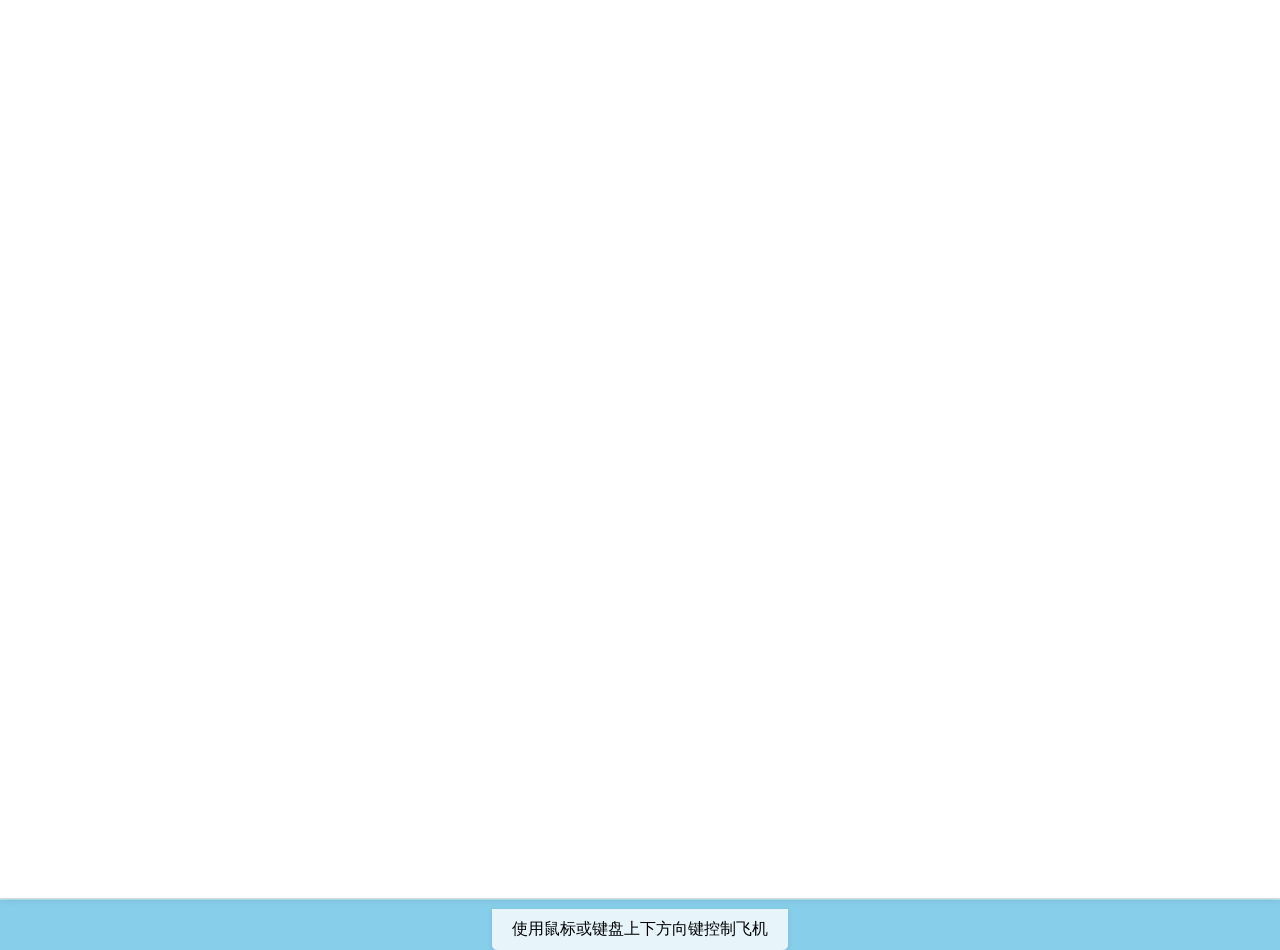
==== game.html @ a0dc7271 "Initial commit: Wobbly Wings game" ====
<!DOCTYPE html>
<html lang="zh-CN">
<head>
    <meta charset="UTF-8">
    <meta name="viewport" content="width=device-width, initial-scale=1.0">
    <title>折纸飞机游戏 - 游戏中</title>
    <link rel="stylesheet" href="css/style.css">
</head>
<body>
    <div class="game-container">
        <div class="game-header">
            <div class="score">得分: <span id="score">0</span></div>
            <div class="time">时间: <span id="time">0</span>s</div>
        </div>
        <canvas id="gameCanvas" width="800" height="600"></canvas>
        <div class="game-controls">
            <p>使用鼠标或键盘上下方向键控制飞机</p>
        </div>
    </div>
    <script src="js/game-engine.js"></script>
    <script src="js/particle.js"></script>
    <script src="js/paper-plane.js"></script>
    <script src="js/enemy.js"></script>
    <script src="js/enemies/straight.js"></script>
    <script src="js/enemies/tracker.js"></script>
    <script src="js/collision.js"></script>
    <script src="js/game-state.js"></script>
    <script src="js/main.js"></script>
</body>
</html>
---- css/style.css ----
/* 全局样式 */
* {
    margin: 0;
    padding: 0;
    box-sizing: border-box;
}

body {
    font-family: Arial, Helvetica, sans-serif;
    background-color: #87CEEB;
    overflow: hidden;
}

.game-container {
    width: 100vw;
    height: 100vh;
    display: flex;
    flex-direction: column;
    align-items: center;
    justify-content: center;
    position: relative;
    background: linear-gradient(to bottom, #87CEEB, #B0E0E6);
}

/* 主菜单样式 */
.main-menu {
    text-align: center;
    background-color: white;
    padding: 40px;
    border-radius: 10px;
    box-shadow: 0 5px 15px rgba(0,0,0,0.1);
    position: relative;
    transform: rotate(-1deg);
}

.main-menu::before {
    content: '';
    position: absolute;
    top: 0;
    left: 0;
    right: 0;
    height: 10px;
    background: linear-gradient(45deg, transparent 33.333%, #87CEEB 33.333%, #87CEEB 66.667%, transparent 66.667%);
    background-size: 20px 100%;
}

.game-title {
    font-size: 3rem;
    color: #333;
    margin-bottom: 30px;
    text-shadow: 2px 2px 4px rgba(0,0,0,0.1);
    transform: rotate(1deg);
}

.paper-decoration {
    width: 100px;
    height: 100px;
    margin: 20px auto;
    position: relative;
    transform: rotate(5deg);
}

.paper-decoration::before {
    content: '';
    position: absolute;
    top: 0;
    left: 0;
    width: 100%;
    height: 100%;
    background: white;
    transform: rotate(-10deg);
    box-shadow: 0 2px 5px rgba(0,0,0,0.1);
}

.start-button {
    background-color: #FF6B6B;
    color: white;
    border: none;
    padding: 15px 30px;
    font-size: 1.2rem;
    border-radius: 5px;
    cursor: pointer;
    margin: 20px 0;
    transform: rotate(-1deg);
    transition: all 0.3s ease;
    box-shadow: 0 3px 0 #E55555;
}

.start-button:hover {
    transform: rotate(0deg) translateY(-2px);
    box-shadow: 0 5px 0 #E55555;
}

.start-button:active {
    transform: rotate(0deg) translateY(3px);
    box-shadow: 0 0 0 #E55555;
}

.game-rules {
    margin-top: 30px;
    text-align: left;
    background-color: #F8F9FA;
    padding: 20px;
    border-radius: 5px;
    transform: rotate(1deg);
}

.game-rules h2 {
    margin-bottom: 10px;
    color: #333;
}

.game-rules p {
    margin: 5px 0;
    color: #666;
}

/* 游戏界面样式 */
.game-header {
    display: flex;
    justify-content: space-between;
    width: 800px;
    background-color: rgba(255,255,255,0.8);
    padding: 10px 20px;
    border-radius: 5px 5px 0 0;
    box-shadow: 0 -2px 5px rgba(0,0,0,0.1);
}

.score, .time {
    font-size: 1.2rem;
    font-weight: bold;
    color: #333;
}

#gameCanvas {
    background-color: white;
    border: 1px solid #ddd;
    box-shadow: 0 0 10px rgba(0,0,0,0.1);
}

.game-controls {
    margin-top: 10px;
    background-color: rgba(255,255,255,0.8);
    padding: 10px 20px;
    border-radius: 0 0 5px 5px;
    box-shadow: 0 2px 5px rgba(0,0,0,0.1);
}

/* 游戏结束页面样式 */
.game-over {
    text-align: center;
    background-color: white;
    padding: 40px;
    border-radius: 10px;
    box-shadow: 0 5px 15px rgba(0,0,0,0.1);
    transform: rotate(-1deg);
}

.game-over h1 {
    font-size: 2.5rem;
    color: #FF6B6B;
    margin-bottom: 30px;
}

.final-score {
    margin: 20px 0;
    font-size: 1.5rem;
}

.final-score p {
    margin: 10px 0;
    color: #333;
}

.restart-button, .menu-button {
    background-color: #4ECDC4;
    color: white;
    border: none;
    padding: 15px 30px;
    font-size: 1.1rem;
    border-radius: 5px;
    cursor: pointer;
    margin: 10px;
    transition: all 0.3s ease;
    box-shadow: 0 3px 0 #45B7AA;
}

.restart-button:hover, .menu-button:hover {
    transform: translateY(-2px);
    box-shadow: 0 5px 0 #45B7AA;
}

.restart-button:active, .menu-button:active {
    transform: translateY(3px);
    box-shadow: 0 0 0 #45B7AA;
}

.menu-button {
    background-color: #96CEB4;
    box-shadow: 0 3px 0 #7FB069;
}

.menu-button:hover {
    box-shadow: 0 5px 0 #7FB069;
}

.menu-button:active {
    box-shadow: 0 0 0 #7FB069;
}

/* 响应式设计 */
@media (max-width: 850px) {
    .game-header {
        width: 90vw;
    }
    
    #gameCanvas {
        width: 90vw;
        height: 70vh;
    }
    
    .game-title {
        font-size: 2.5rem;
    }
    
    .main-menu, .game-over {
        width: 90vw;
        padding: 30px;
    }
}

@media (max-width: 480px) {
    .game-title {
        font-size: 2rem;
    }
    
    .start-button, .restart-button, .menu-button {
        padding: 12px 24px;
        font-size: 1rem;
    }
    
    .game-rules {
        padding: 15px;
    }
    
    .game-rules h2 {
        font-size: 1.2rem;
    }
    
    .final-score {
        font-size: 1.2rem;
    }
}
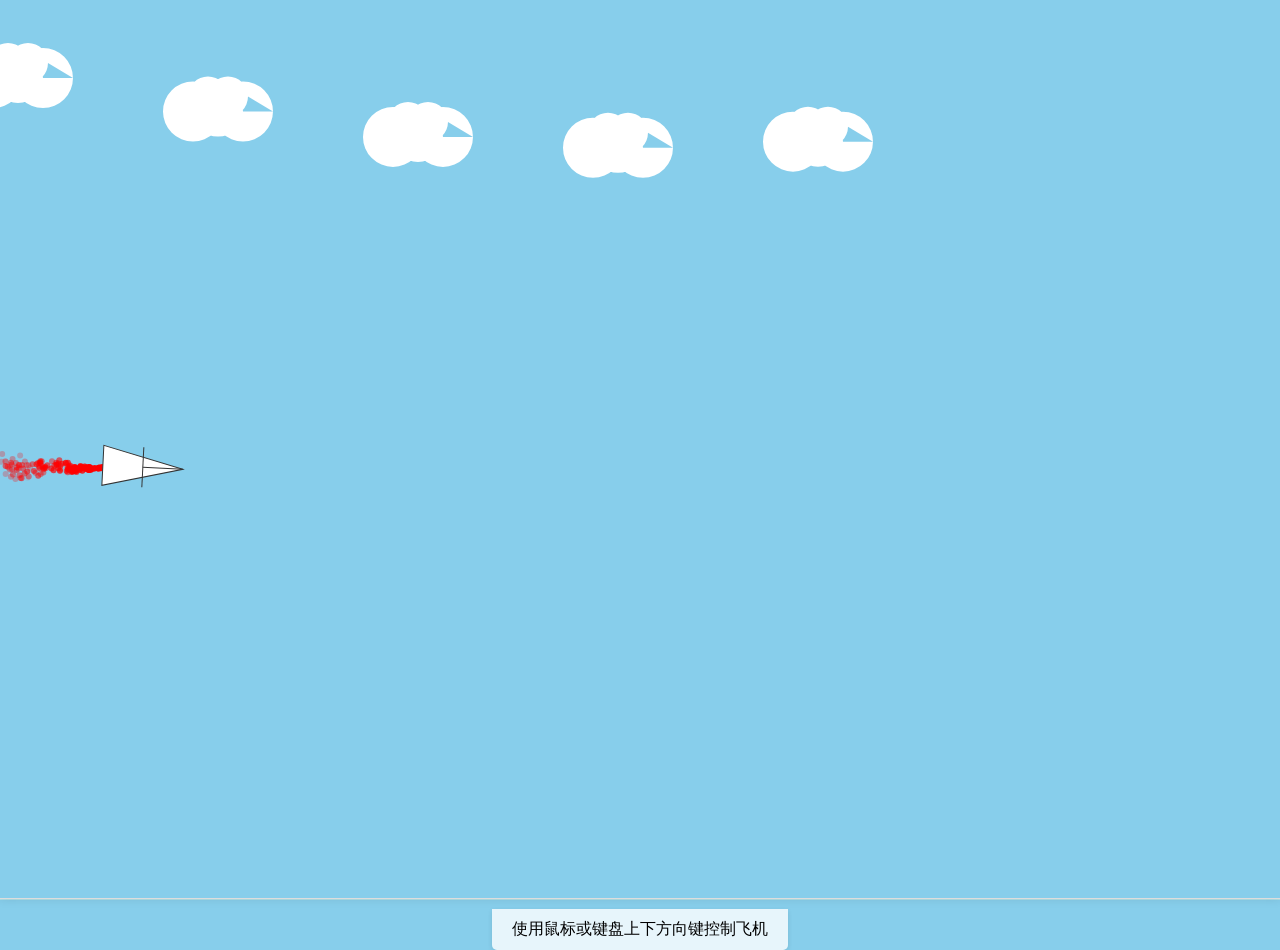
==== commit c7b97c2f: "Update game name to 不敢停下" ====
--- a/game.html
+++ b/game.html
@@ -3,7 +3,7 @@
 <head>
     <meta charset="UTF-8">
     <meta name="viewport" content="width=device-width, initial-scale=1.0">
-    <title>折纸飞机游戏 - 游戏中</title>
+    <title>不敢停下 - 游戏中</title>
     <link rel="stylesheet" href="css/style.css">
 </head>
 <body>
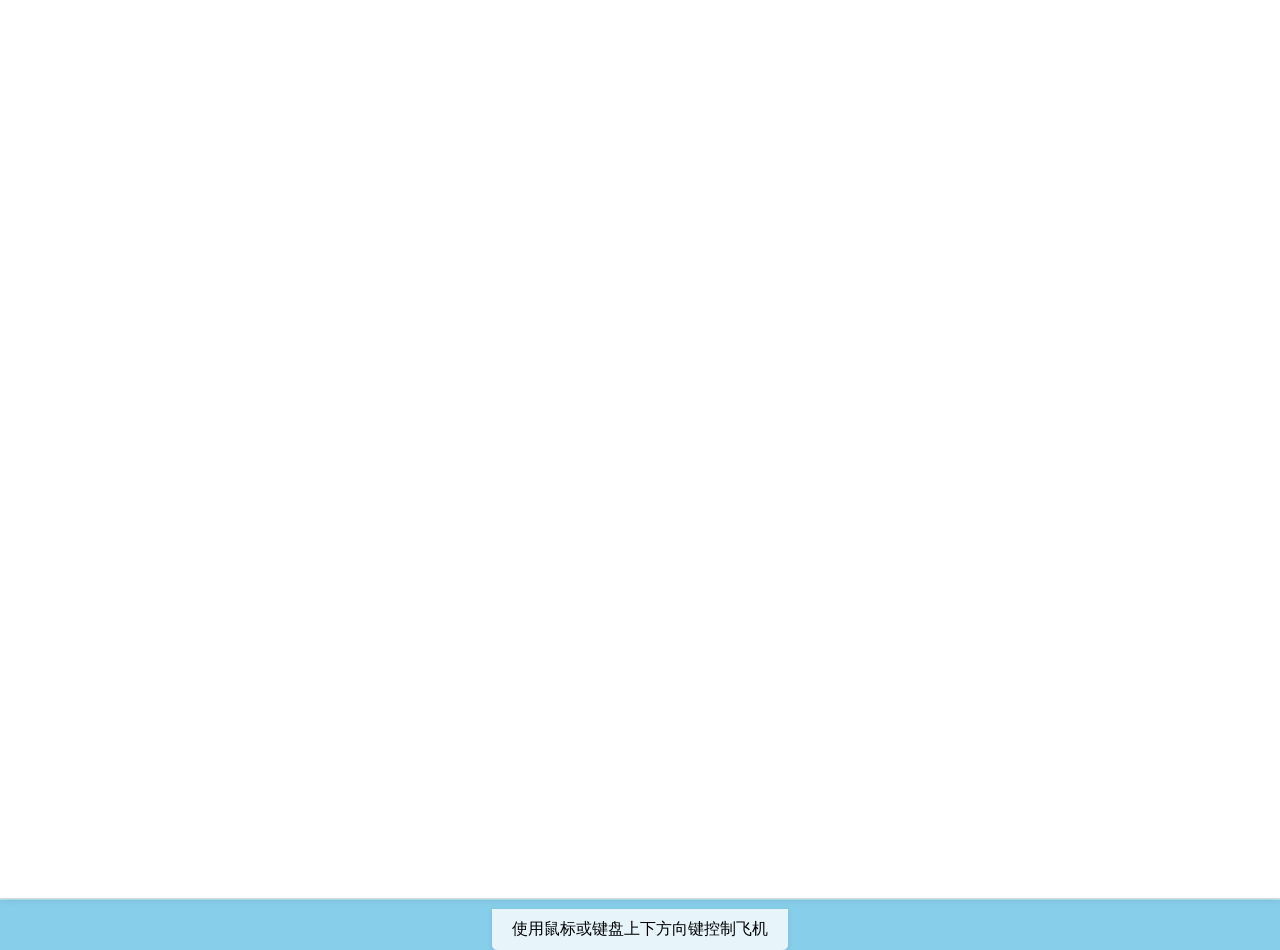
==== commit 3829f2e7: "Add new enemy types and day-night cycle" ====
--- a/game.html
+++ b/game.html
@@ -23,6 +23,8 @@
     <script src="js/enemy.js"></script>
     <script src="js/enemies/straight.js"></script>
     <script src="js/enemies/tracker.js"></script>
+    <script src="js/enemies/giant.js"></script>
+    <script src="js/enemies/left-to-right.js"></script>
     <script src="js/collision.js"></script>
     <script src="js/game-state.js"></script>
     <script src="js/main.js"></script>
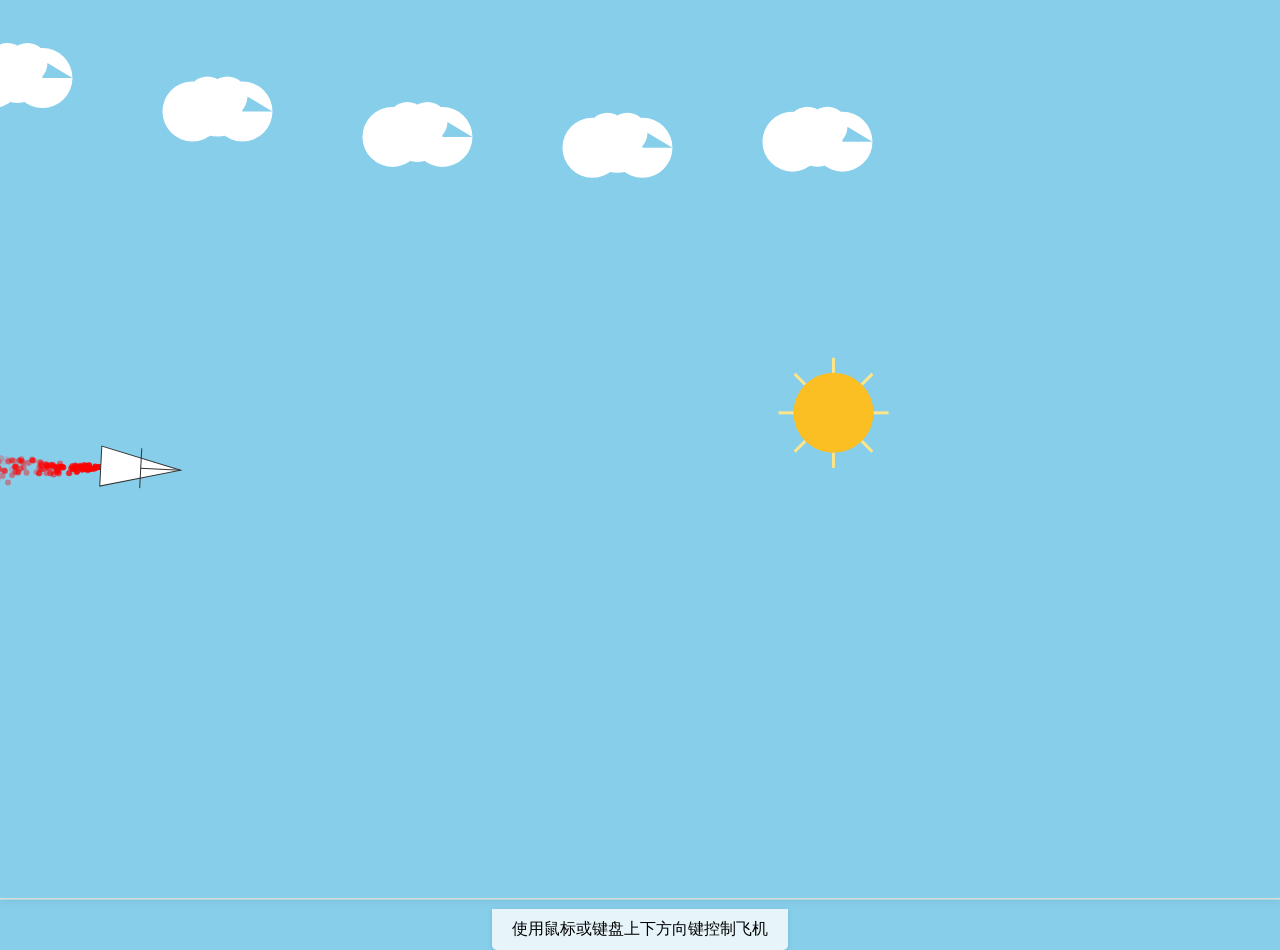
==== commit b0b13e92: "Add clock, sun/moon, and improved day-night cycle" ====
--- a/game.html
+++ b/game.html
@@ -11,6 +11,7 @@
         <div class="game-header">
             <div class="score">得分: <span id="score">0</span></div>
             <div class="time">时间: <span id="time">0</span>s</div>
+            <div class="clock">时钟: <span id="clock">08:00</span></div>
         </div>
         <canvas id="gameCanvas" width="800" height="600"></canvas>
         <div class="game-controls">
--- a/css/style.css
+++ b/css/style.css
@@ -126,7 +126,7 @@
     box-shadow: 0 -2px 5px rgba(0,0,0,0.1);
 }
 
-.score, .time {
+.score, .time, .clock {
     font-size: 1.2rem;
     font-weight: bold;
     color: #333;
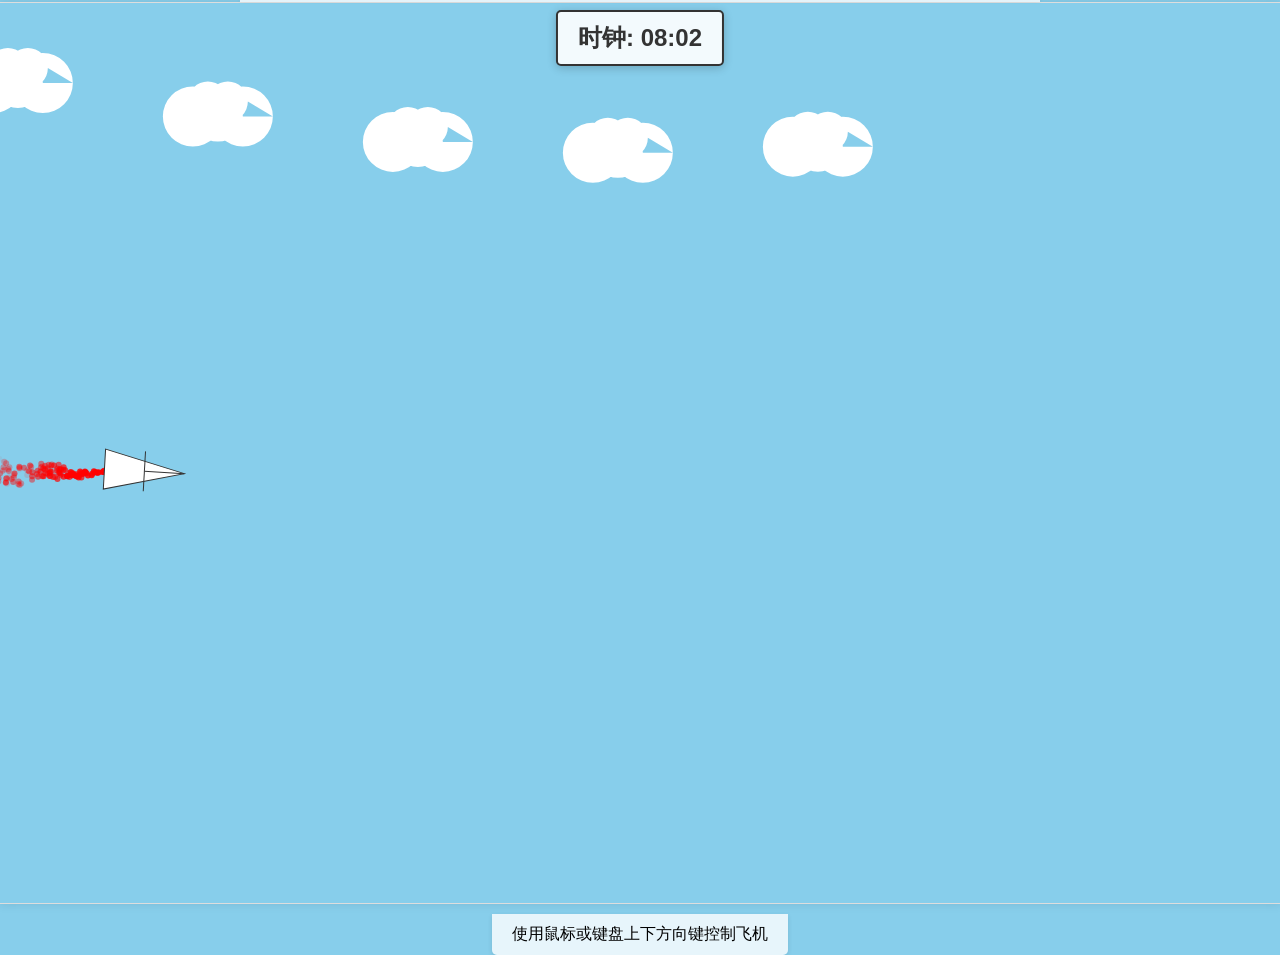
==== commit 00d4d4f0: "Move clock to top center of screen" ====
--- a/game.html
+++ b/game.html
@@ -7,11 +7,13 @@
     <link rel="stylesheet" href="css/style.css">
 </head>
 <body>
+    <div class="clock-container">
+        <div class="clock">时钟: <span id="clock">08:00</span></div>
+    </div>
     <div class="game-container">
         <div class="game-header">
             <div class="score">得分: <span id="score">0</span></div>
             <div class="time">时间: <span id="time">0</span>s</div>
-            <div class="clock">时钟: <span id="clock">08:00</span></div>
         </div>
         <canvas id="gameCanvas" width="800" height="600"></canvas>
         <div class="game-controls">
--- a/css/style.css
+++ b/css/style.css
@@ -9,6 +9,26 @@
     font-family: Arial, Helvetica, sans-serif;
     background-color: #87CEEB;
     overflow: hidden;
+}
+
+.clock-container {
+    position: fixed;
+    top: 10px;
+    left: 50%;
+    transform: translateX(-50%);
+    z-index: 1000;
+    text-align: center;
+}
+
+.clock-container .clock {
+    background-color: rgba(255, 255, 255, 0.9);
+    border: 2px solid #333;
+    font-size: 1.5rem;
+    font-weight: bold;
+    color: #333;
+    padding: 10px 20px;
+    border-radius: 5px;
+    box-shadow: 0 2px 10px rgba(0,0,0,0.2);
 }
 
 .game-container {
@@ -20,6 +40,7 @@
     justify-content: center;
     position: relative;
     background: linear-gradient(to bottom, #87CEEB, #B0E0E6);
+    z-index: 1;
 }
 
 /* 主菜单样式 */
@@ -31,6 +52,7 @@
     box-shadow: 0 5px 15px rgba(0,0,0,0.1);
     position: relative;
     transform: rotate(-1deg);
+    z-index: 2;
 }
 
 .main-menu::before {
@@ -124,12 +146,16 @@
     padding: 10px 20px;
     border-radius: 5px 5px 0 0;
     box-shadow: 0 -2px 5px rgba(0,0,0,0.1);
-}
-
-.score, .time, .clock {
+    position: relative;
+    z-index: 3;
+}
+
+.score, .time {
     font-size: 1.2rem;
     font-weight: bold;
     color: #333;
+    padding: 5px 10px;
+    border-radius: 3px;
 }
 
 #gameCanvas {
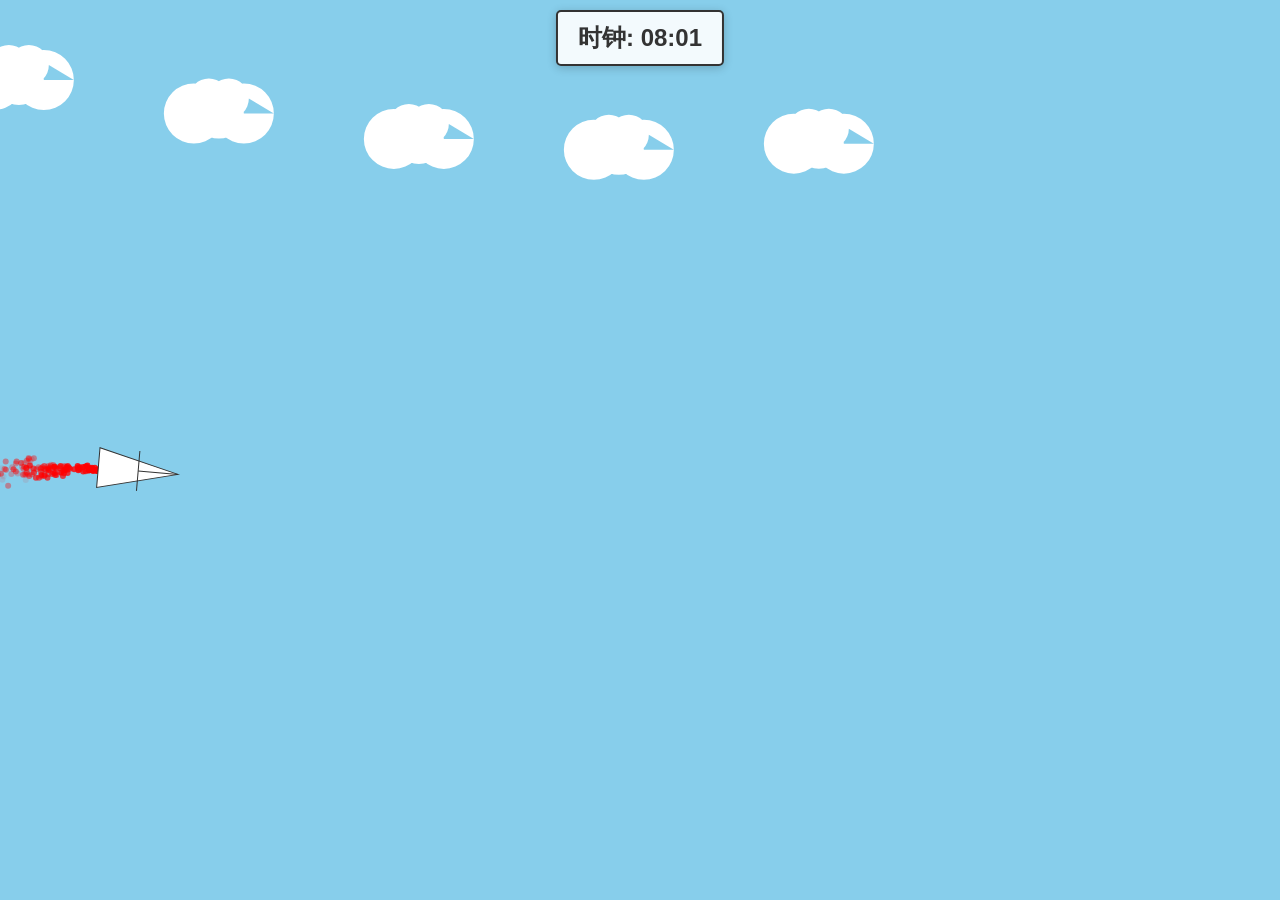
==== commit 19e8f8f7: "Remove score/time display and operation instructions, make game window full screen" ====
--- a/game.html
+++ b/game.html
@@ -11,14 +11,7 @@
         <div class="clock">时钟: <span id="clock">08:00</span></div>
     </div>
     <div class="game-container">
-        <div class="game-header">
-            <div class="score">得分: <span id="score">0</span></div>
-            <div class="time">时间: <span id="time">0</span>s</div>
-        </div>
-        <canvas id="gameCanvas" width="800" height="600"></canvas>
-        <div class="game-controls">
-            <p>使用鼠标或键盘上下方向键控制飞机</p>
-        </div>
+        <canvas id="gameCanvas"></canvas>
     </div>
     <script src="js/game-engine.js"></script>
     <script src="js/particle.js"></script>
--- a/css/style.css
+++ b/css/style.css
@@ -34,10 +34,6 @@
 .game-container {
     width: 100vw;
     height: 100vh;
-    display: flex;
-    flex-direction: column;
-    align-items: center;
-    justify-content: center;
     position: relative;
     background: linear-gradient(to bottom, #87CEEB, #B0E0E6);
     z-index: 1;
@@ -137,39 +133,10 @@
     color: #666;
 }
 
-/* 游戏界面样式 */
-.game-header {
-    display: flex;
-    justify-content: space-between;
-    width: 800px;
-    background-color: rgba(255,255,255,0.8);
-    padding: 10px 20px;
-    border-radius: 5px 5px 0 0;
-    box-shadow: 0 -2px 5px rgba(0,0,0,0.1);
-    position: relative;
-    z-index: 3;
-}
-
-.score, .time {
-    font-size: 1.2rem;
-    font-weight: bold;
-    color: #333;
-    padding: 5px 10px;
-    border-radius: 3px;
-}
-
 #gameCanvas {
-    background-color: white;
-    border: 1px solid #ddd;
-    box-shadow: 0 0 10px rgba(0,0,0,0.1);
-}
-
-.game-controls {
-    margin-top: 10px;
-    background-color: rgba(255,255,255,0.8);
-    padding: 10px 20px;
-    border-radius: 0 0 5px 5px;
-    box-shadow: 0 2px 5px rgba(0,0,0,0.1);
+    width: 100%;
+    height: 100%;
+    display: block;
 }
 
 /* 游戏结束页面样式 */
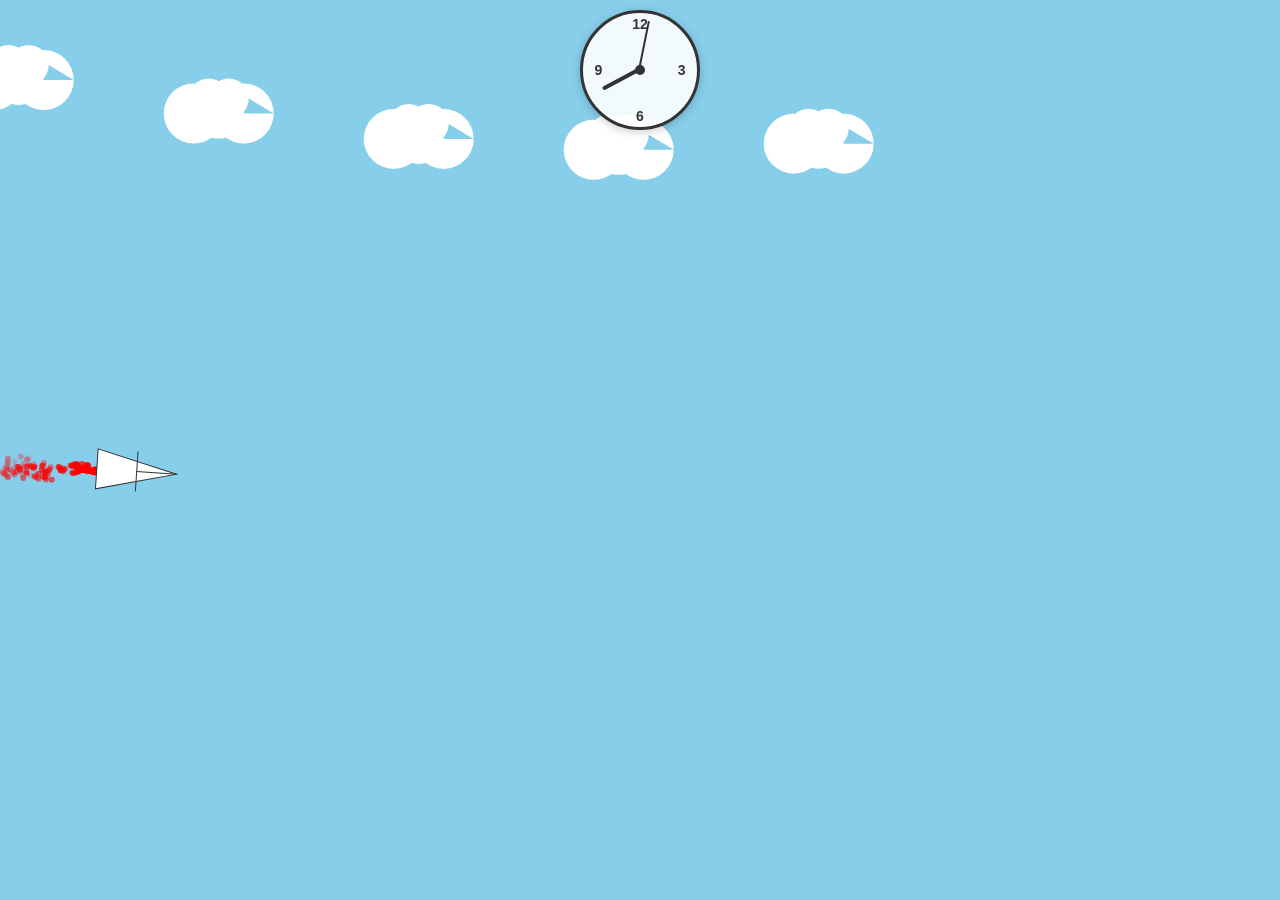
==== commit 4c82decc: "Replace digital clock with analog clock" ====
--- a/game.html
+++ b/game.html
@@ -8,7 +8,19 @@
 </head>
 <body>
     <div class="clock-container">
-        <div class="clock">时钟: <span id="clock">08:00</span></div>
+        <div class="analog-clock">
+            <div class="clock-face">
+                <div class="hour-hand" id="hourHand"></div>
+                <div class="minute-hand" id="minuteHand"></div>
+                <div class="center-dot"></div>
+                <div class="clock-numbers">
+                    <div class="number">12</div>
+                    <div class="number">3</div>
+                    <div class="number">6</div>
+                    <div class="number">9</div>
+                </div>
+            </div>
+        </div>
     </div>
     <div class="game-container">
         <canvas id="gameCanvas"></canvas>
--- a/css/style.css
+++ b/css/style.css
@@ -20,15 +20,91 @@
     text-align: center;
 }
 
-.clock-container .clock {
+.analog-clock {
+    width: 120px;
+    height: 120px;
+}
+
+.clock-face {
+    width: 100%;
+    height: 100%;
     background-color: rgba(255, 255, 255, 0.9);
-    border: 2px solid #333;
-    font-size: 1.5rem;
+    border: 3px solid #333;
+    border-radius: 50%;
+    position: relative;
+    box-shadow: 0 2px 10px rgba(0,0,0,0.2);
+}
+
+.hour-hand, .minute-hand {
+    position: absolute;
+    background-color: #333;
+    transform-origin: bottom center;
+    left: 50%;
+    bottom: 50%;
+    border-radius: 4px;
+}
+
+.hour-hand {
+    width: 4px;
+    height: 40px;
+    margin-left: -2px;
+    z-index: 2;
+}
+
+.minute-hand {
+    width: 2px;
+    height: 50px;
+    margin-left: -1px;
+    z-index: 1;
+}
+
+.center-dot {
+    position: absolute;
+    width: 10px;
+    height: 10px;
+    background-color: #333;
+    border-radius: 50%;
+    top: 50%;
+    left: 50%;
+    transform: translate(-50%, -50%);
+    z-index: 3;
+}
+
+.clock-numbers {
+    position: absolute;
+    width: 100%;
+    height: 100%;
+    font-size: 14px;
     font-weight: bold;
     color: #333;
-    padding: 10px 20px;
-    border-radius: 5px;
-    box-shadow: 0 2px 10px rgba(0,0,0,0.2);
+}
+
+.number {
+    position: absolute;
+    transform: translate(-50%, -50%);
+}
+
+.number:nth-child(1) {
+    top: 10%;
+    left: 50%;
+}
+
+.number:nth-child(2) {
+    top: 50%;
+    right: 10%;
+    transform: translateY(-50%);
+}
+
+.number:nth-child(3) {
+    bottom: 10%;
+    left: 50%;
+    transform: translate(-50%, 50%);
+}
+
+.number:nth-child(4) {
+    top: 50%;
+    left: 10%;
+    transform: translateY(-50%);
 }
 
 .game-container {
@@ -46,9 +122,13 @@
     padding: 40px;
     border-radius: 10px;
     box-shadow: 0 5px 15px rgba(0,0,0,0.1);
-    position: relative;
-    transform: rotate(-1deg);
+    position: absolute;
+    top: 50%;
+    left: 50%;
+    transform: translate(-50%, -50%) rotate(-1deg);
     z-index: 2;
+    width: 500px;
+    max-width: 90vw;
 }
 
 .main-menu::before {
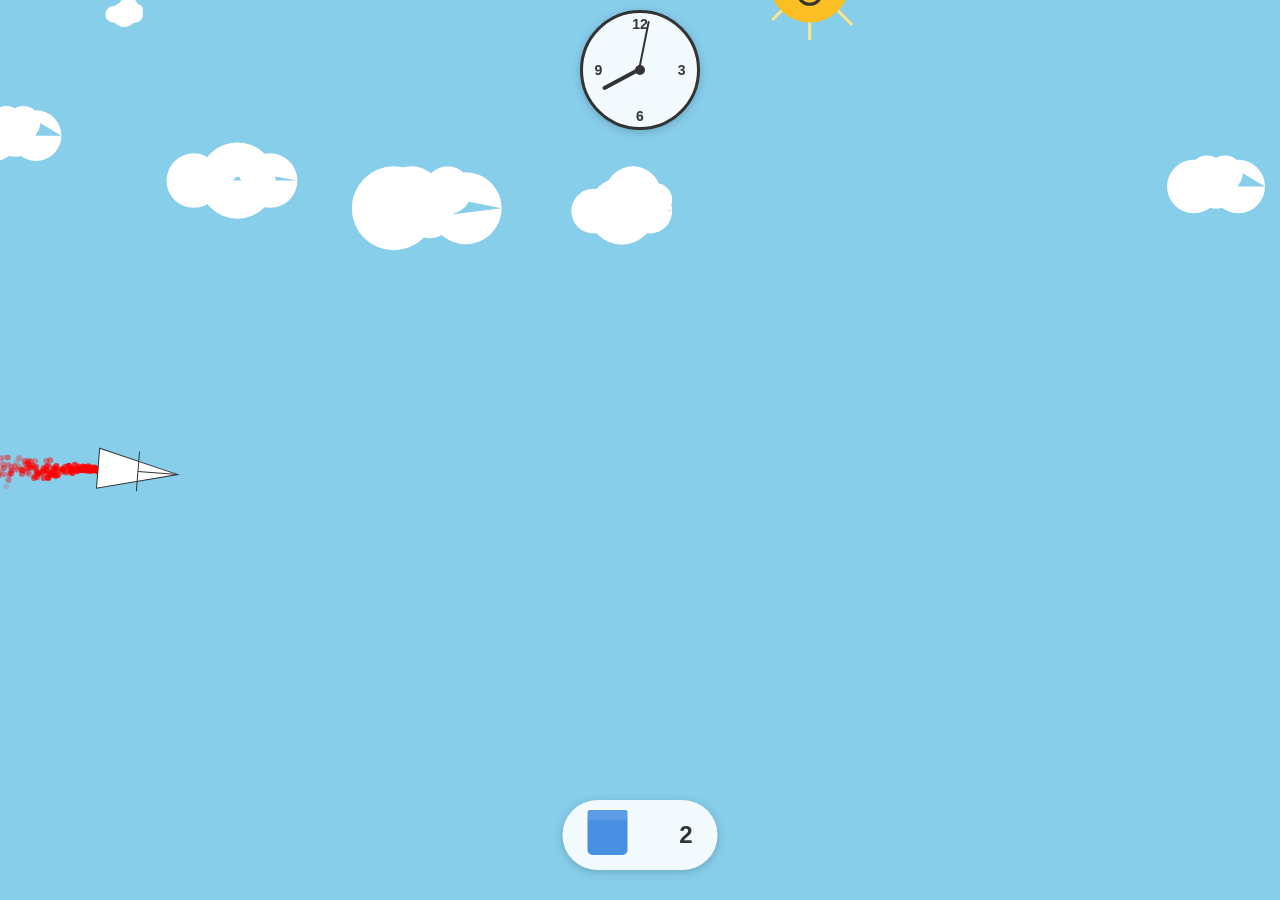
==== commit 183d96a8: "Add work counter with document icon and dynamic increment based on speed" ====
--- a/game.html
+++ b/game.html
@@ -22,6 +22,10 @@
             </div>
         </div>
     </div>
+    <div class="work-counter">
+        <div class="document-icon"></div>
+        <div class="work-count" id="workCount">0</div>
+    </div>
     <div class="game-container">
         <canvas id="gameCanvas"></canvas>
     </div>
--- a/css/style.css
+++ b/css/style.css
@@ -18,6 +18,48 @@
     transform: translateX(-50%);
     z-index: 1000;
     text-align: center;
+}
+
+.work-counter {
+    position: fixed;
+    bottom: 30px;
+    left: 50%;
+    transform: translateX(-50%);
+    display: flex;
+    align-items: center;
+    background-color: rgba(255, 255, 255, 0.9);
+    padding: 15px 25px;
+    border-radius: 50px;
+    box-shadow: 0 2px 10px rgba(0,0,0,0.2);
+    z-index: 1000;
+}
+
+.document-icon {
+    width: 40px;
+    height: 40px;
+    background-color: #4A90E2;
+    border-radius: 5px;
+    margin-right: 15px;
+    position: relative;
+}
+
+.document-icon::before {
+    content: '';
+    position: absolute;
+    top: -5px;
+    left: 0;
+    width: 100%;
+    height: 10px;
+    background-color: #5C9CE6;
+    border-radius: 2px 2px 0 0;
+}
+
+.work-count {
+    font-size: 1.5rem;
+    font-weight: bold;
+    color: #333;
+    min-width: 50px;
+    text-align: right;
 }
 
 .analog-clock {
